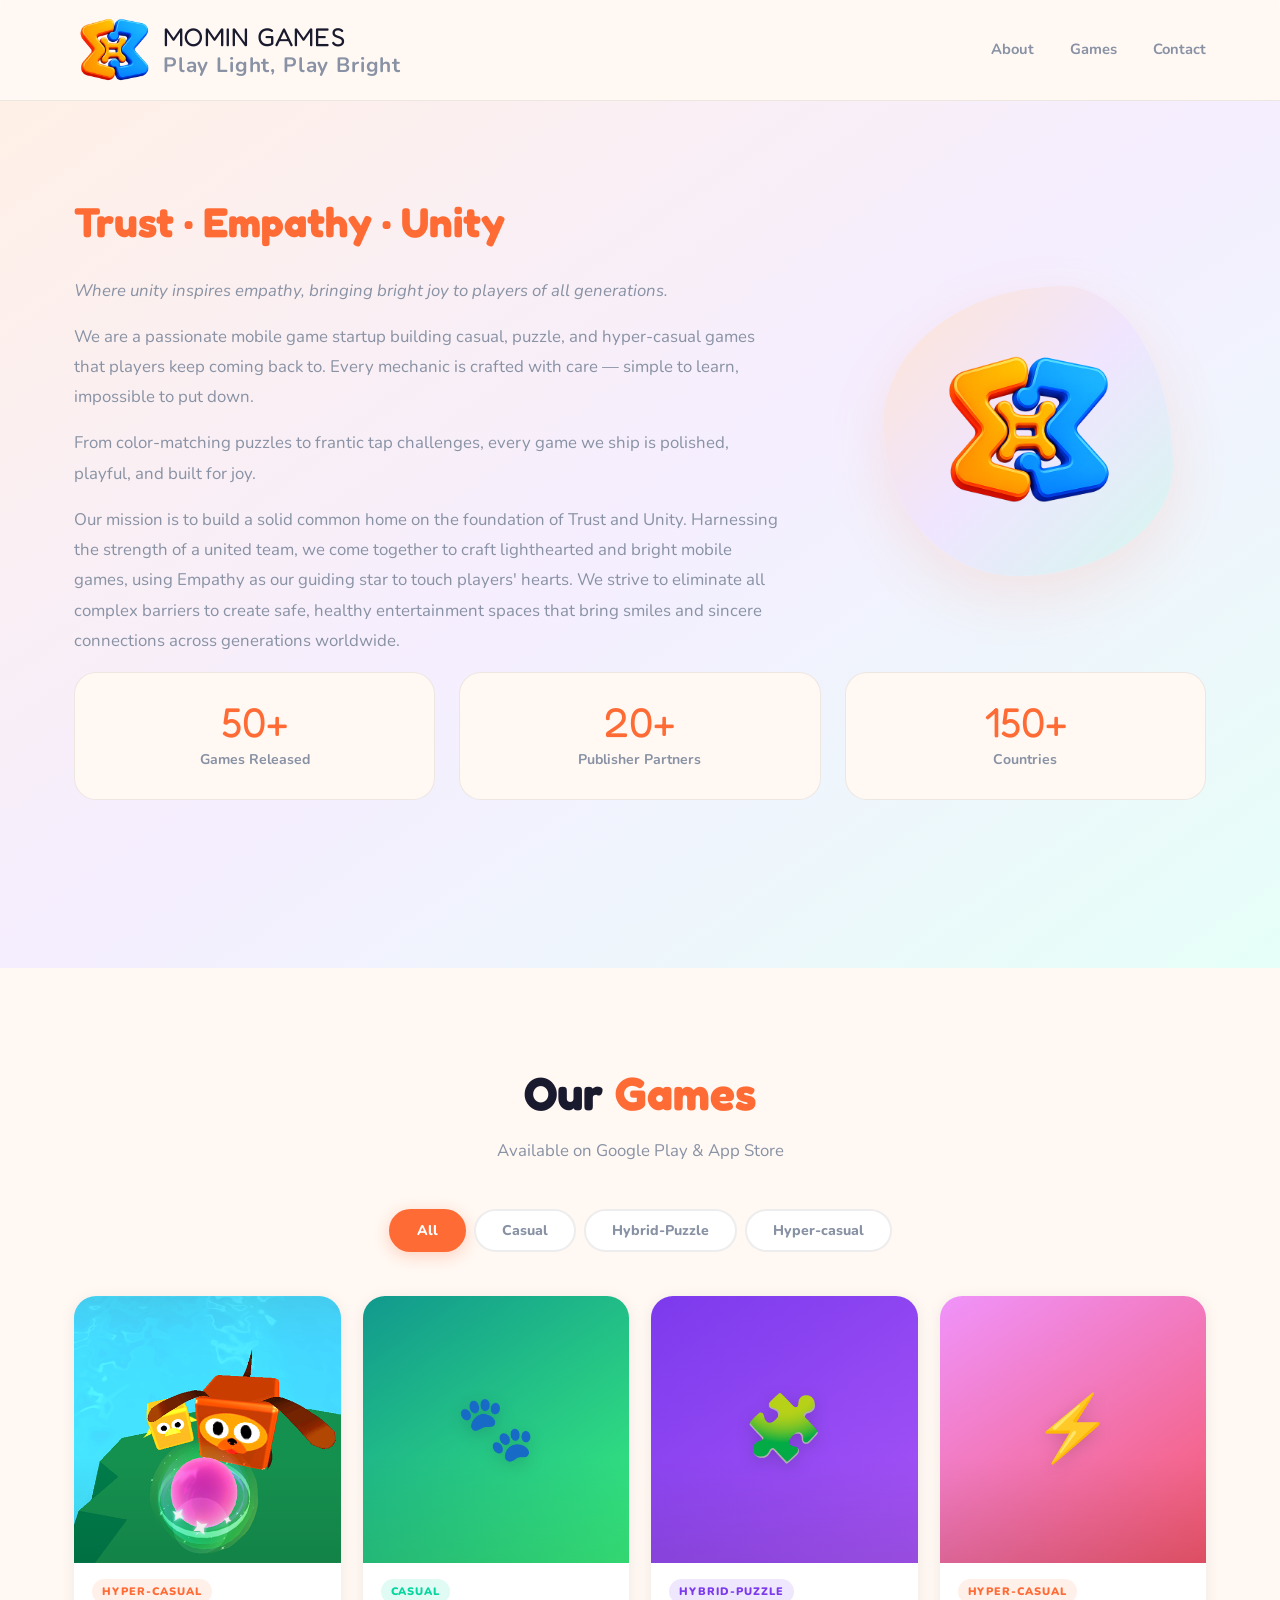
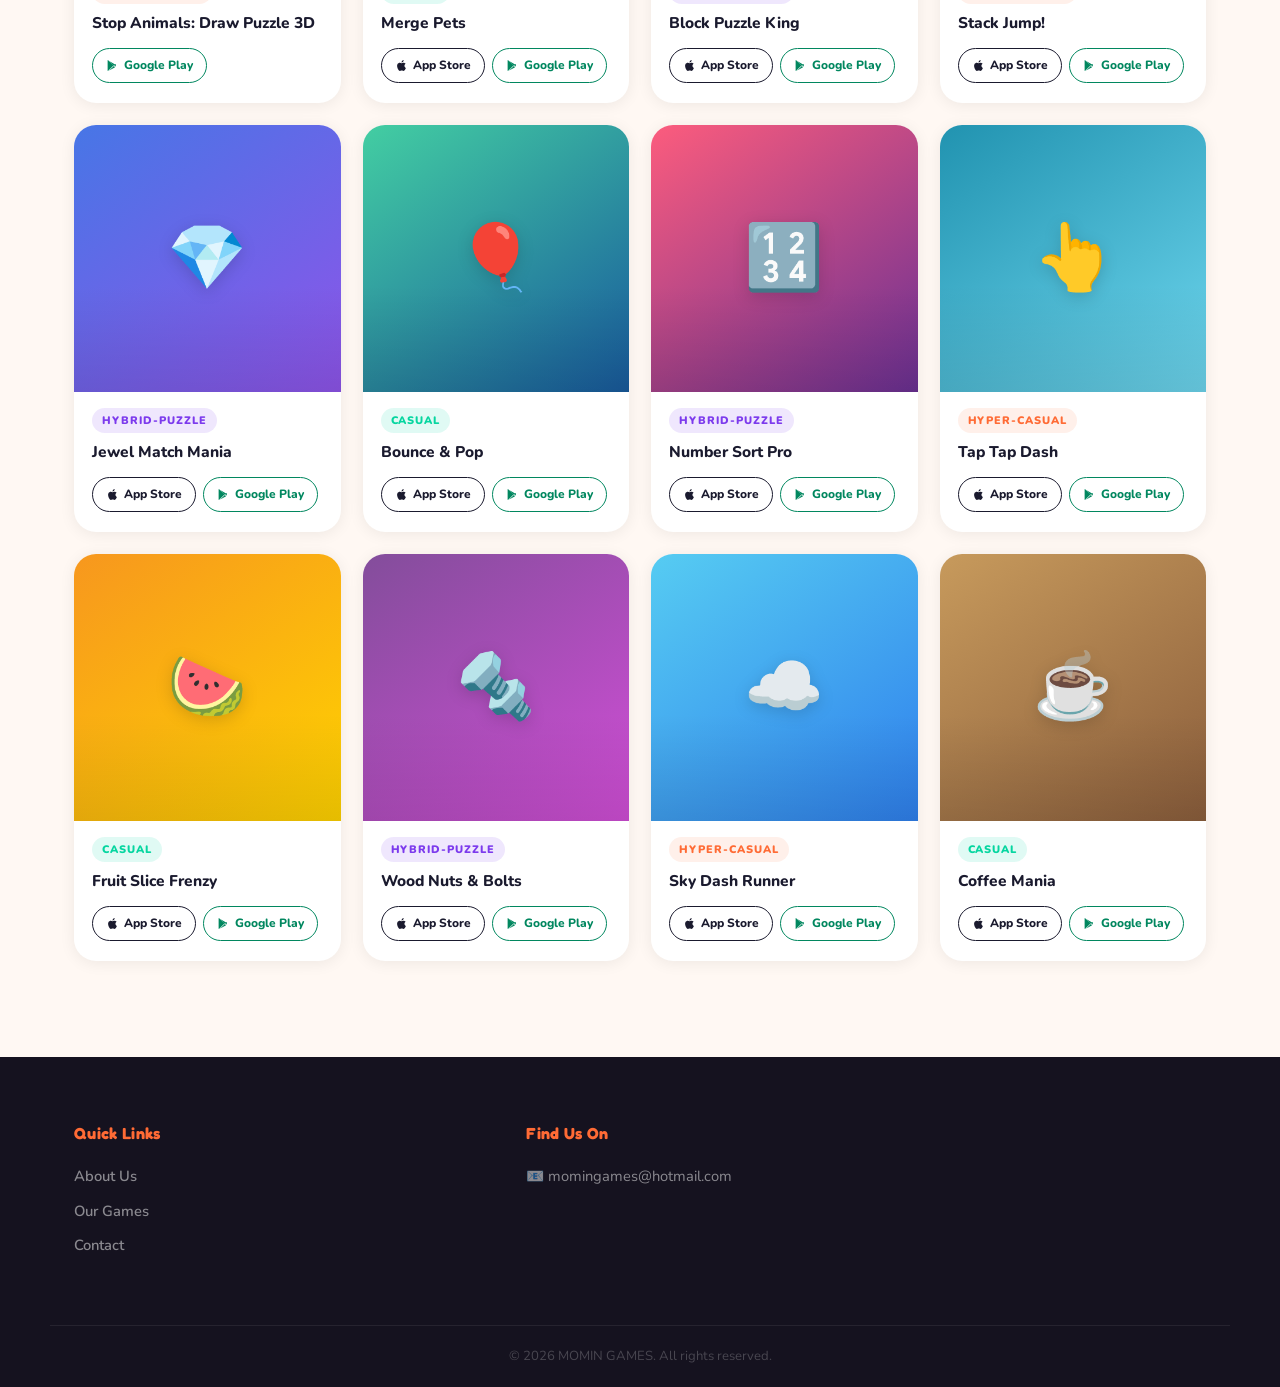
==== index.html @ 39423062 "First website" ====
<!DOCTYPE html>
<html lang="en">
<head>
  <meta charset="UTF-8" />
  <meta name="viewport" content="width=device-width, initial-scale=1.0" />
  <title>MOMIN GAMES — We Make Games People Love</title>
  <meta name="description" content="MOMIN GAMES is a mobile game startup crafting casual, puzzle, and hyper-casual games for iOS and Android.">
  <link rel="icon" type="image/png" href="assets/images/M_Logo_favicon_32x32.png">
  <link rel="preconnect" href="https://fonts.googleapis.com">
  <link rel="preconnect" href="https://fonts.gstatic.com" crossorigin>
  <link href="https://fonts.googleapis.com/css2?family=Fredoka+One&family=Nunito:wght@400;600;700;800;900&display=swap" rel="stylesheet">
  <link rel="stylesheet" href="css/style.css" />
</head>
<body>

  <!-- ===== HEADER ===== -->
  <header class="site-header">
    <div class="container header-inner">
      <a href="#" class="logo">
        <img src="assets/images/M_Logo_Trans_512.png" alt="MOMIN GAMES" class="logo-img">
        <span class="logo-words">
          <span class="logo-text">MOMIN GAMES</span>
          <span class="logo-slogan">Play Light, Play Bright</span>
        </span>
      </a>
      <nav class="main-nav" id="main-nav">
        <a href="#about">About</a>
        <a href="#games">Games</a>
        <a href="#contact">Contact</a>
        <button class="nav-close" id="nav-close" aria-label="Close menu">✕</button>
      </nav>
      <button class="hamburger" id="hamburger" aria-label="Open menu">
        <span></span><span></span><span></span>
      </button>
    </div>
  </header>

  <!-- ===== ABOUT (hero position) ===== -->
  <section class="about-section" id="about">
    <div class="container">
      <div class="about-content">
        <div class="about-text">
          <h2 class="highlight">Trust · Empathy · Unity</h2>
          <p><em>Where unity inspires empathy, bringing bright joy to players of all generations.</em></p>
          <p>We are a passionate mobile game startup building casual, puzzle, and hyper-casual games that players keep coming back to. Every mechanic is crafted with care — simple to learn, impossible to put down.</p>
          <p>From color-matching puzzles to frantic tap challenges, every game we ship is polished, playful, and built for joy.</p>
          <p>Our mission is to build a solid common home on the foundation of Trust and Unity. Harnessing the strength of a united team, we come together to craft lighthearted and bright mobile games, using Empathy as our guiding star to touch players' hearts. We strive to eliminate all complex barriers to create safe, healthy entertainment spaces that bring smiles and sincere connections across generations worldwide.</p>
        </div>
        <div class="about-visual" aria-hidden="true">
          <div class="about-blob">
            <img src="assets/images/M_Logo_Trans_512.png" alt="MOMIN GAMES" class="blob-logo">
          </div>
        </div>
      </div>
      <div class="stats-row">
        <div class="stat">
          <div class="stat-number">50+</div>
          <div class="stat-label">Games Released</div>
        </div>
        <div class="stat">
          <div class="stat-number">20+</div>
          <div class="stat-label">Publisher Partners</div>
        </div>
        <div class="stat">
          <div class="stat-number">150+</div>
          <div class="stat-label">Countries</div>
        </div>
      </div>
    </div>
  </section>

  <!-- ===== GAMES ===== -->
  <section class="games-section" id="games">
    <div class="container">
      <div class="section-header">
        <h2>Our <span class="highlight">Games</span></h2>
        <p>Available on Google Play &amp; App Store</p>
      </div>

      <div class="tab-filter" role="tablist">
        <button class="tab active" data-filter="all" role="tab">All</button>
        <button class="tab" data-filter="casual" role="tab">Casual</button>
        <button class="tab" data-filter="hybrid-puzzle" role="tab">Hybrid-Puzzle</button>
        <button class="tab" data-filter="hyper-casual" role="tab">Hyper-casual</button>
      </div>

      <div class="game-grid" id="game-grid">
        <!-- injected by main.js -->
      </div>

      <p class="empty-state" id="empty-state" style="display:none">No games in this category yet. Check back soon!</p>
    </div>
  </section>

  <!-- ===== FOOTER / CONTACT ===== -->
  <footer class="site-footer" id="contact">
    <div class="container footer-inner">
      <div class="footer-links">
        <h4>Quick Links</h4>
        <a href="#about">About Us</a>
        <a href="#games">Our Games</a>
        <a href="#contact">Contact</a>
      </div>
      <div class="footer-contact">
        <h4>Find Us On</h4>
        <p>📧 momingames@hotmail.com</p>
      </div>
    </div>
    <div class="footer-bottom">
      <p>© 2026 MOMIN GAMES. All rights reserved.</p>
    </div>
  </footer>

  <script src="js/main.js"></script>
</body>
</html>
---- css/style.css ----
/* ============================================================
   MOMIN GAMES — Stylesheet
   Vibe: light, juicy, clean & clear
   Palette: warm off-white bg, coral-orange primary, purple accent
   ============================================================ */

/* === RESET & BASE === */
*, *::before, *::after { box-sizing: border-box; margin: 0; padding: 0; }
html { scroll-behavior: smooth; font-size: 16px; }
body { font-family: 'Nunito', sans-serif; background: var(--bg); color: var(--text); line-height: 1.6; -webkit-font-smoothing: antialiased; }
a { text-decoration: none; color: inherit; }
img { max-width: 100%; display: block; }
button { font-family: 'Nunito', sans-serif; cursor: pointer; }

/* === DESIGN TOKENS === */
:root {
  --primary:        #FF6B35;
  --primary-dark:   #E85A20;
  --primary-glow:   rgba(255, 107, 53, 0.28);
  --purple:         #7C3AED;
  --purple-light:   rgba(124, 58, 237, 0.12);
  --green:          #06D6A0;
  --green-light:    rgba(6, 214, 160, 0.12);
  --bg:             #FFF8F3;
  --card:           #FFFFFF;
  --text:           #1A1A2E;
  --muted:          #8892A4;
  --border:         rgba(0,0,0,0.07);
  --radius-card:    22px;
  --radius-pill:    50px;
  --shadow-card:    0 2px 16px rgba(0,0,0,0.07);
  --shadow-hover:   0 16px 40px rgba(255,107,53,0.22);
  --transition:     0.22s ease;
}

/* === LAYOUT === */
.container { max-width: 1180px; margin: 0 auto; padding: 0 24px; }

/* === HEADER === */
.site-header {
  position: sticky; top: 0; z-index: 100;
  background: rgba(255, 248, 243, 0.88);
  backdrop-filter: blur(14px);
  -webkit-backdrop-filter: blur(14px);
  border-bottom: 1px solid var(--border);
}
.header-inner { display: flex; align-items: center; justify-content: space-between; height: 100px; }

.logo {
  display: flex; align-items: center; gap: 9px;
  font-family: 'Fredoka One', cursive; font-size: 1.6rem;
  color: var(--text); letter-spacing: 0.01em;
}
.logo-img { width: 80px; height: 80px; object-fit: contain; display: block; }
.logo-words { display: flex; flex-direction: column; line-height: 1.2; }
.logo-slogan { font-family: 'Nunito', sans-serif; font-size: 1.3rem; font-weight: 700; color: var(--muted); letter-spacing: 0.04em; }
.logo--white { color: rgba(255,255,255,0.9); }

.main-nav { display: flex; align-items: center; gap: 36px; }
.main-nav a { font-weight: 700; font-size: 0.92rem; color: var(--muted); transition: color var(--transition); }
.main-nav a:hover { color: var(--primary); }
.nav-close { display: none; }

.hamburger {
  display: none; flex-direction: column; justify-content: center;
  gap: 5px; background: none; border: none; padding: 4px;
}
.hamburger span { display: block; width: 22px; height: 2px; background: var(--text); border-radius: 2px; transition: var(--transition); }

/* === HERO === */
.hero {
  position: relative; overflow: hidden;
  padding: 100px 0 110px;
  min-height: 540px; display: flex; align-items: center;
}
.hero-bg {
  position: absolute; inset: 0;
  background: linear-gradient(145deg, #FFF0E6 0%, #F5EEFF 50%, #E6FFF8 100%);
  z-index: 0;
}
.hero-shapes { position: absolute; inset: 0; z-index: 1; pointer-events: none; }
.shape {
  position: absolute; border-radius: 50%;
  filter: blur(50px); opacity: 0.55;
}
.s1 { width: 440px; height: 440px; background: rgba(255, 107, 53, 0.22); right: -120px; top: -100px; }
.s2 { width: 280px; height: 280px; background: rgba(124, 58, 237, 0.16); right: 180px; bottom: -60px; }
.s3 { width: 200px; height: 200px; background: rgba(6, 214, 160, 0.18); right: 60px; top: 80px; }
.s4 { width: 140px; height: 140px; background: rgba(255, 200, 53, 0.22); left: 40px; bottom: 40px; }

.hero .container { max-width: 1400px; padding: 0 60px; }
.hero-content { position: relative; z-index: 2; max-width: 860px; text-align: center; margin: 0 auto; }
.hero-label {
  display: inline-block; font-size: 0.8rem; font-weight: 900;
  text-transform: uppercase; letter-spacing: 0.14em;
  color: var(--primary); margin-bottom: 18px;
  background: rgba(255, 107, 53, 0.1); padding: 6px 14px; border-radius: var(--radius-pill);
}
.hero-title {
  font-family: 'Fredoka One', cursive;
  font-size: clamp(1.6rem, 3vw, 2.4rem);
  line-height: 1.2; margin-bottom: 22px; color: var(--text);
  white-space: nowrap;
}
.highlight { color: var(--primary); }
.hero-sub {
  font-size: 1.08rem; color: var(--muted); line-height: 1.75;
  margin-bottom: 38px; max-width: 80%; margin-left: auto; margin-right: auto;
}
.btn-primary {
  display: inline-flex; align-items: center; gap: 6px;
  padding: 15px 34px; background: var(--primary); color: white;
  border-radius: var(--radius-pill); font-weight: 800; font-size: 1rem;
  transition: transform var(--transition), box-shadow var(--transition), background var(--transition);
  box-shadow: 0 6px 22px var(--primary-glow);
}
.btn-primary:hover {
  background: var(--primary-dark);
  transform: translateY(-3px);
  box-shadow: 0 12px 32px var(--primary-glow);
}

/* === GAMES SECTION === */
.games-section { padding: 88px 0 96px; }
.section-header { text-align: center; margin-bottom: 44px; }
.section-header h2 {
  font-family: 'Fredoka One', cursive;
  font-size: clamp(1.9rem, 4vw, 2.9rem);
  margin-bottom: 8px;
}
.section-header p { color: var(--muted); font-size: 1.05rem; }

/* --- Tab Filter --- */
.tab-filter {
  display: flex; justify-content: center; gap: 8px;
  flex-wrap: wrap; margin-bottom: 44px;
}
.tab {
  padding: 10px 26px; border-radius: var(--radius-pill);
  border: 2px solid var(--border); background: var(--card);
  font-weight: 800; font-size: 0.88rem; color: var(--muted);
  transition: all var(--transition);
}
.tab:hover { border-color: var(--primary); color: var(--primary); }
.tab.active {
  background: var(--primary); border-color: var(--primary);
  color: white; box-shadow: 0 4px 16px var(--primary-glow);
}

/* --- Game Grid --- */
.game-grid {
  display: grid;
  grid-template-columns: repeat(auto-fill, minmax(220px, 1fr));
  gap: 22px;
}

/* --- Game Card --- */
.game-card {
  background: var(--card); border-radius: var(--radius-card);
  box-shadow: var(--shadow-card); overflow: hidden;
  transition: transform var(--transition), box-shadow var(--transition);
  display: flex; flex-direction: column;
}
.game-card:hover {
  transform: translateY(-8px);
  box-shadow: var(--shadow-hover);
}

.card-icon {
  width: 100%; aspect-ratio: 1 / 1;
  display: flex; align-items: center; justify-content: center;
  font-size: 4rem; position: relative; overflow: hidden;
}
.card-icon::after {
  content: ''; position: absolute; inset: 0;
  background: linear-gradient(to bottom, transparent 60%, rgba(0,0,0,0.1));
  pointer-events: none;
}
.icon-emoji { position: relative; z-index: 1; filter: drop-shadow(0 4px 8px rgba(0,0,0,0.15)); }

/* Image-based icon (real game artwork) */
.card-icon--image { background: #f0f0f0; }
.card-icon--image img {
  width: 100%; height: 100%;
  object-fit: cover; display: block;
}

.card-body { padding: 16px 18px 20px; flex: 1; display: flex; flex-direction: column; }

.card-genre {
  display: inline-block; font-size: 0.68rem; font-weight: 900;
  text-transform: uppercase; letter-spacing: 0.09em;
  padding: 4px 10px; border-radius: 20px; margin-bottom: 9px;
  width: fit-content;
}
.genre-casual       { background: var(--green-light);  color: var(--green); }
.genre-hybrid-puzzle { background: var(--purple-light); color: var(--purple); }
.genre-hyper-casual { background: rgba(255,107,53,0.1); color: var(--primary); }

.card-title {
  font-weight: 800; font-size: 0.97rem; line-height: 1.35;
  margin-bottom: 14px; flex: 1; color: var(--text);
}

/* Store buttons — always visible */
.store-buttons { display: flex; gap: 7px; flex-wrap: wrap; margin-top: auto; }
.store-btn {
  display: inline-flex; align-items: center; gap: 5px;
  padding: 7px 13px; border-radius: 30px; font-size: 0.75rem;
  font-weight: 800; border: 1.5px solid; transition: all var(--transition);
  white-space: nowrap;
}
.store-btn svg { width: 13px; height: 13px; flex-shrink: 0; }

.store-btn--apple  { border-color: #1A1A2E; color: #1A1A2E; }
.store-btn--apple:hover  { background: #1A1A2E; color: white; }
.store-btn--android { border-color: #01875F; color: #01875F; }
.store-btn--android:hover { background: #01875F; color: white; }

/* Empty state */
.empty-state { text-align: center; color: var(--muted); font-size: 1.05rem; padding: 60px 0; }

/* === ABOUT === */
.about-section { padding: 88px 0; background: linear-gradient(145deg, #FFF0E6 0%, #F5EEFF 50%, #E6FFF8 100%); }

.stats-row {
  display: grid; grid-template-columns: repeat(3, 1fr);
  gap: 24px; margin-bottom: 80px; text-align: center;
}
.stat {
  padding: 28px 16px; border-radius: var(--radius-card);
  background: var(--bg); border: 1px solid var(--border);
  transition: transform var(--transition), box-shadow var(--transition);
}
.stat:hover { transform: translateY(-4px); box-shadow: var(--shadow-card); }
.stat-number {
  font-family: 'Fredoka One', cursive; font-size: 2.6rem;
  color: var(--primary); line-height: 1;
}
.stat-label { font-size: 0.88rem; color: var(--muted); font-weight: 700; margin-top: 6px; }

.about-content { display: grid; grid-template-columns: 2fr 1fr; gap: 64px; align-items: center; }
.about-text h2 { font-family: 'Fredoka One', cursive; font-size: clamp(1.9rem, 3.5vw, 2.6rem); margin-bottom: 20px; }
.about-text p { color: var(--muted); line-height: 1.8; font-size: 1.05rem; margin-bottom: 16px; }

.about-badges { display: flex; flex-wrap: wrap; gap: 10px; margin-top: 40px; justify-content: center; }
.badge {
  padding: 8px 18px; border-radius: var(--radius-pill);
  background: var(--bg); border: 1.5px solid var(--border);
  font-weight: 800; font-size: 0.88rem; color: var(--text);
}

.about-visual { display: flex; justify-content: center; align-items: center; }
.about-blob {
  width: 290px; height: 290px;
  border-radius: 62% 38% 54% 46% / 48% 62% 38% 52%;
  background: linear-gradient(135deg, #FFE5D4, #F0E5FF, #D4F7EE);
  display: flex; align-items: center; justify-content: center;
  font-size: 5.5rem;
  animation: blobFloat 5s ease-in-out infinite;
  box-shadow: 0 20px 60px rgba(255,107,53,0.12);
}
.blob-logo { width: 65%; height: 65%; object-fit: contain; }
@keyframes blobFloat {
  0%, 100% { transform: translateY(0px) rotate(-2deg); border-radius: 62% 38% 54% 46% / 48% 62% 38% 52%; }
  50%       { transform: translateY(-14px) rotate(2deg); border-radius: 44% 56% 38% 62% / 60% 38% 58% 42%; }
}

/* === FOOTER === */
.site-footer { background: #15121F; color: white; padding: 64px 0 0; }

.footer-inner {
  display: grid; grid-template-columns: 1.6fr 1fr 1.5fr;
  gap: 48px; padding-bottom: 56px;
  border-bottom: 1px solid rgba(255,255,255,0.07);
}

.footer-brand .logo { margin-bottom: 16px; }
.footer-brand p { color: rgba(255,255,255,0.42); line-height: 1.8; font-size: 0.93rem; }

.footer-links h4,
.footer-contact h4 {
  font-family: 'Fredoka One', cursive; font-size: 1rem;
  color: var(--primary); margin-bottom: 18px; letter-spacing: 0.02em;
}
.footer-links { display: flex; flex-direction: column; }
.footer-links a {
  color: rgba(255,255,255,0.5); margin-bottom: 11px;
  font-size: 0.92rem; font-weight: 600; transition: color var(--transition);
}
.footer-links a:hover { color: white; }

.footer-contact p { color: rgba(255,255,255,0.5); font-size: 0.92rem; margin-bottom: 22px; }

.store-badges { display: flex; flex-direction: column; gap: 10px; }
.store-badge {
  display: flex; align-items: center; gap: 10px;
  padding: 11px 18px; border-radius: 12px;
  background: rgba(255,255,255,0.07); color: rgba(255,255,255,0.85);
  font-weight: 800; font-size: 0.88rem;
  border: 1px solid rgba(255,255,255,0.1);
  transition: background var(--transition), border-color var(--transition);
}
.store-badge:hover { background: rgba(255,255,255,0.14); border-color: rgba(255,255,255,0.22); }
.store-badge svg { width: 18px; height: 18px; flex-shrink: 0; }

.footer-bottom {
  padding: 20px 24px; text-align: center;
  color: rgba(255,255,255,0.22); font-size: 0.82rem;
}

/* === RESPONSIVE === */
@media (max-width: 900px) {
  .stats-row { grid-template-columns: repeat(2, 1fr); }
  .about-content { grid-template-columns: 1fr; gap: 48px; }
  .about-visual { display: none; }
  .footer-inner { grid-template-columns: 1fr 1fr; }
  .footer-brand { grid-column: 1 / -1; }
}

@media (max-width: 640px) {
  .main-nav {
    display: none; position: fixed; inset: 0; background: var(--bg);
    z-index: 200; flex-direction: column; align-items: center;
    justify-content: center; gap: 32px;
  }
  .main-nav.open { display: flex; }
  .main-nav a { font-size: 1.4rem; color: var(--text); }
  .nav-close {
    display: block; background: none; border: none;
    font-size: 1.4rem; color: var(--muted); position: absolute;
    top: 24px; right: 24px; padding: 8px;
  }
  .hamburger { display: flex; }

  .hero { padding: 72px 0 84px; }
  .hero-title { font-size: 2.4rem; }

  .game-grid { grid-template-columns: repeat(2, 1fr); gap: 14px; }
  .card-body { padding: 12px 14px 16px; }
  .store-buttons { gap: 6px; }

  .stats-row { grid-template-columns: repeat(2, 1fr); gap: 16px; }
  .footer-inner { grid-template-columns: 1fr; gap: 32px; }
}

@media (max-width: 380px) {
  .store-btn { font-size: 0.68rem; padding: 6px 10px; }
}
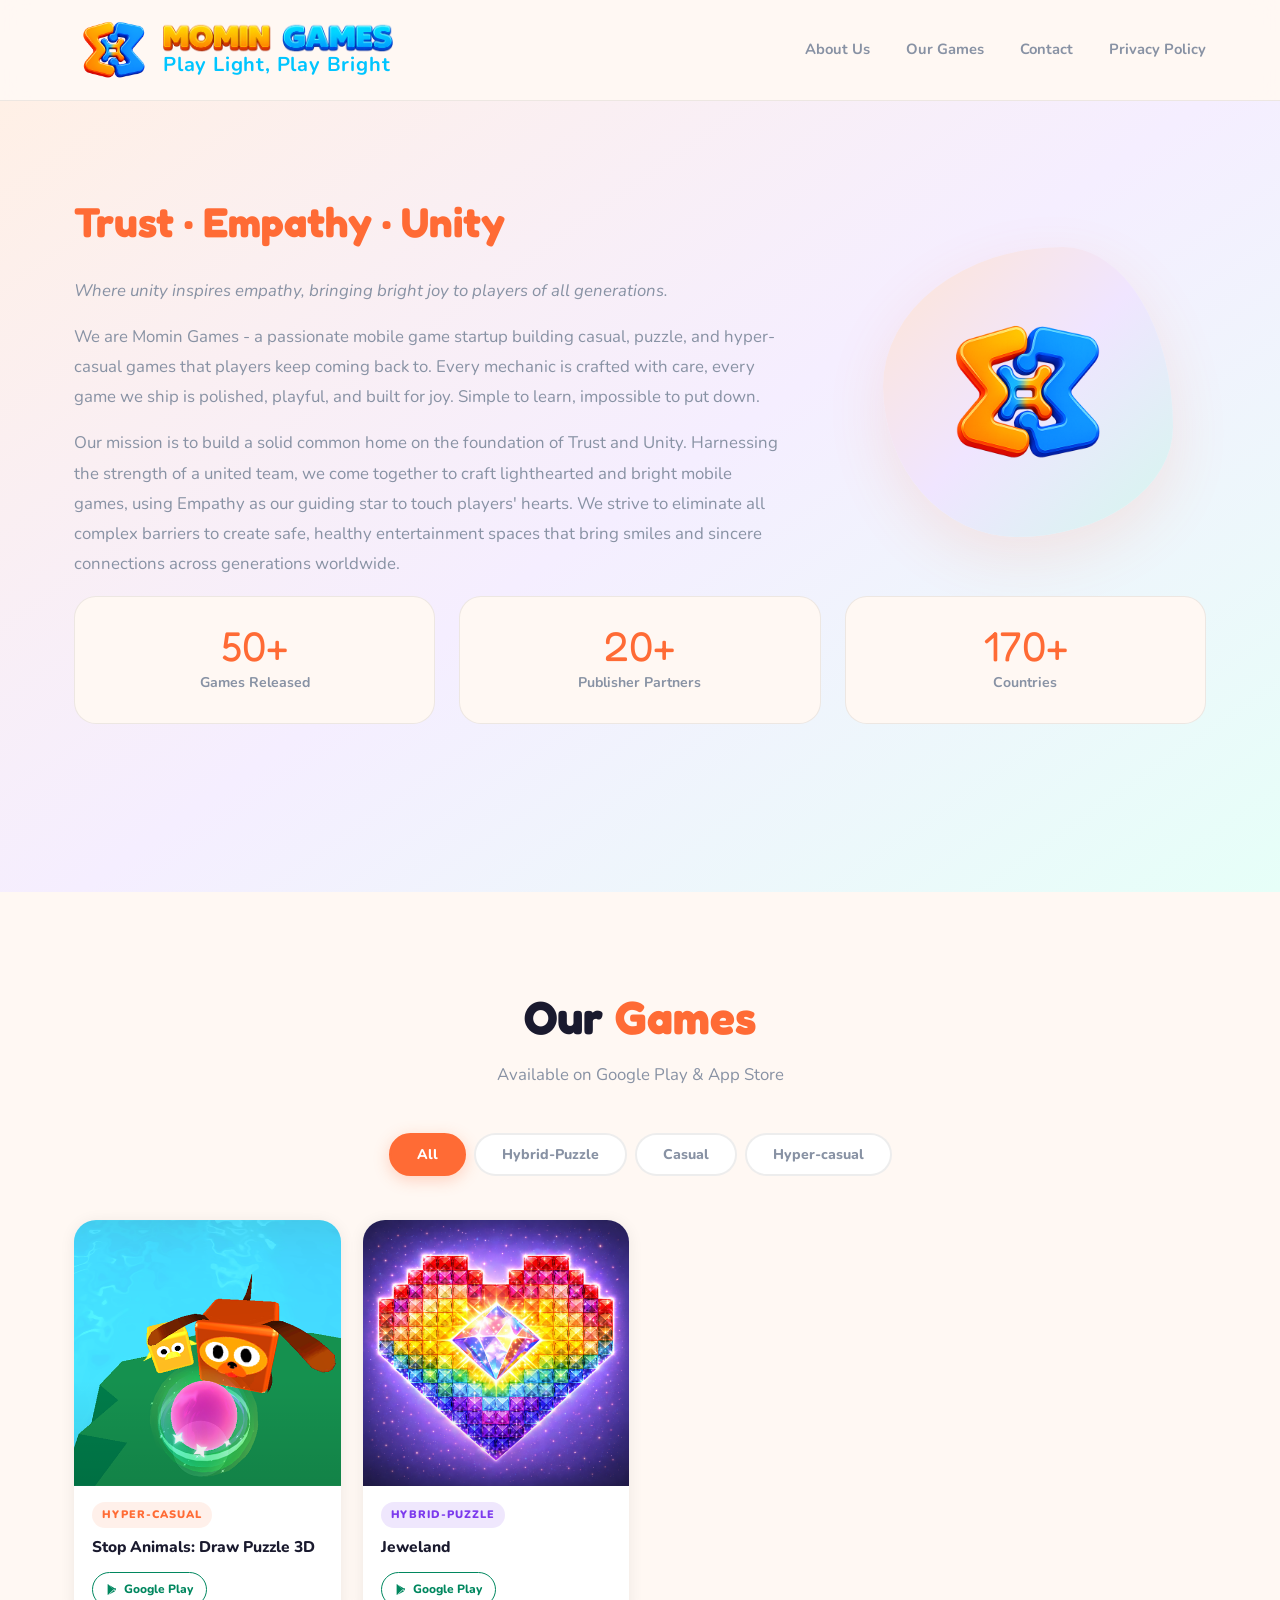
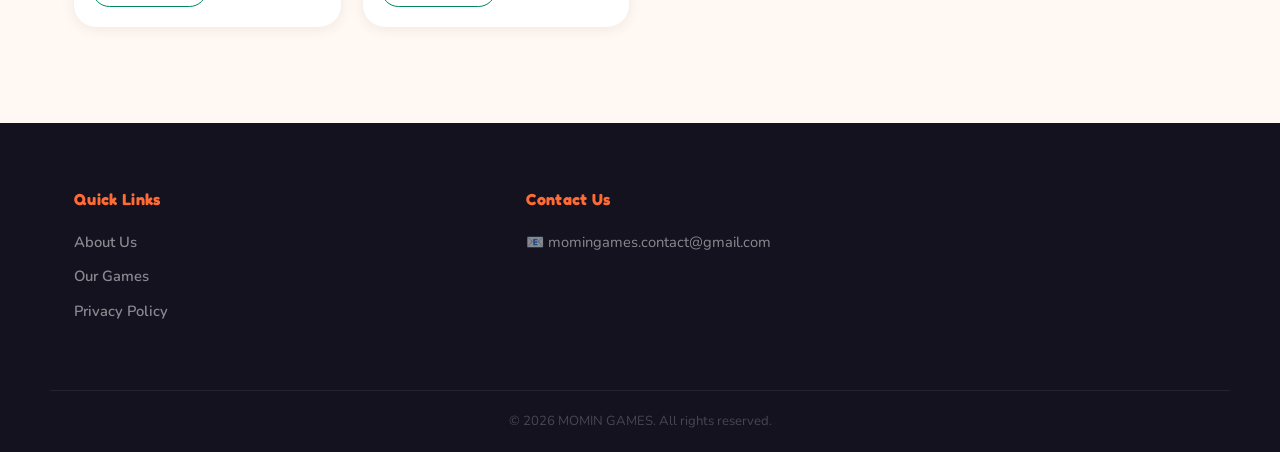
==== commit d8a243e8: "Update theme, logo, brandname, about info" ====
--- a/index.html
+++ b/index.html
@@ -19,14 +19,16 @@
       <a href="#" class="logo">
         <img src="assets/images/M_Logo_Trans_512.png" alt="MOMIN GAMES" class="logo-img">
         <span class="logo-words">
-          <span class="logo-text">MOMIN GAMES</span>
-          <span class="logo-slogan">Play Light, Play Bright</span>
+          <img src="assets/images/M_Brandname_Origin.png" alt="MOMIN GAMES" class="logo-text">
+          <!-- span class="logo-text">MOMIN GAMES</span -->
+          <span class="logo-slogan"> Play Light, Play Bright</span>
         </span>
       </a>
       <nav class="main-nav" id="main-nav">
-        <a href="#about">About</a>
-        <a href="#games">Games</a>
-        <a href="#contact">Contact</a>
+        <a href="index.html#about">About Us</a>
+        <a href="index.html#games">Our Games</a>
+        <a href="index.html#contact">Contact</a>
+        <a href="privacy.html">Privacy Policy</a>
         <button class="nav-close" id="nav-close" aria-label="Close menu">✕</button>
       </nav>
       <button class="hamburger" id="hamburger" aria-label="Open menu">
@@ -42,8 +44,7 @@
         <div class="about-text">
           <h2 class="highlight">Trust · Empathy · Unity</h2>
           <p><em>Where unity inspires empathy, bringing bright joy to players of all generations.</em></p>
-          <p>We are a passionate mobile game startup building casual, puzzle, and hyper-casual games that players keep coming back to. Every mechanic is crafted with care — simple to learn, impossible to put down.</p>
-          <p>From color-matching puzzles to frantic tap challenges, every game we ship is polished, playful, and built for joy.</p>
+          <p>We are Momin Games - a passionate mobile game startup building casual, puzzle, and hyper-casual games that players keep coming back to. Every mechanic is crafted with care, every game we ship is polished, playful, and built for joy. Simple to learn, impossible to put down.</p>
           <p>Our mission is to build a solid common home on the foundation of Trust and Unity. Harnessing the strength of a united team, we come together to craft lighthearted and bright mobile games, using Empathy as our guiding star to touch players' hearts. We strive to eliminate all complex barriers to create safe, healthy entertainment spaces that bring smiles and sincere connections across generations worldwide.</p>
         </div>
         <div class="about-visual" aria-hidden="true">
@@ -62,7 +63,7 @@
           <div class="stat-label">Publisher Partners</div>
         </div>
         <div class="stat">
-          <div class="stat-number">150+</div>
+          <div class="stat-number">170+</div>
           <div class="stat-label">Countries</div>
         </div>
       </div>
@@ -79,8 +80,8 @@
 
       <div class="tab-filter" role="tablist">
         <button class="tab active" data-filter="all" role="tab">All</button>
+        <button class="tab" data-filter="hybrid-puzzle" role="tab">Hybrid-Puzzle</button>
         <button class="tab" data-filter="casual" role="tab">Casual</button>
-        <button class="tab" data-filter="hybrid-puzzle" role="tab">Hybrid-Puzzle</button>
         <button class="tab" data-filter="hyper-casual" role="tab">Hyper-casual</button>
       </div>
 
@@ -97,13 +98,13 @@
     <div class="container footer-inner">
       <div class="footer-links">
         <h4>Quick Links</h4>
-        <a href="#about">About Us</a>
-        <a href="#games">Our Games</a>
-        <a href="#contact">Contact</a>
+        <a href="index.html#about">About Us</a>
+        <a href="index.html#games">Our Games</a>
+        <a href="privacy.html">Privacy Policy</a>
       </div>
       <div class="footer-contact">
-        <h4>Find Us On</h4>
-        <p>📧 momingames@hotmail.com</p>
+        <h4>Contact Us</h4>
+        <p>📧 momingames.contact@gmail.com</p>
       </div>
     </div>
     <div class="footer-bottom">
--- a/css/style.css
+++ b/css/style.css
@@ -52,8 +52,8 @@
   color: var(--text); letter-spacing: 0.01em;
 }
 .logo-img { width: 80px; height: 80px; object-fit: contain; display: block; }
-.logo-words { display: flex; flex-direction: column; line-height: 1.2; }
-.logo-slogan { font-family: 'Nunito', sans-serif; font-size: 1.3rem; font-weight: 700; color: var(--muted); letter-spacing: 0.04em; }
+.logo-words { width: 230px; display: flex; flex-direction: column; line-height: 1.2; }
+.logo-slogan { font-family: 'Nunito', sans-serif; font-size: 1.25rem; font-weight: 700; color: rgb(0,197,255); letter-spacing: 0.04em; }
 .logo--white { color: rgba(255,255,255,0.9); }
 
 .main-nav { display: flex; align-items: center; gap: 36px; }
